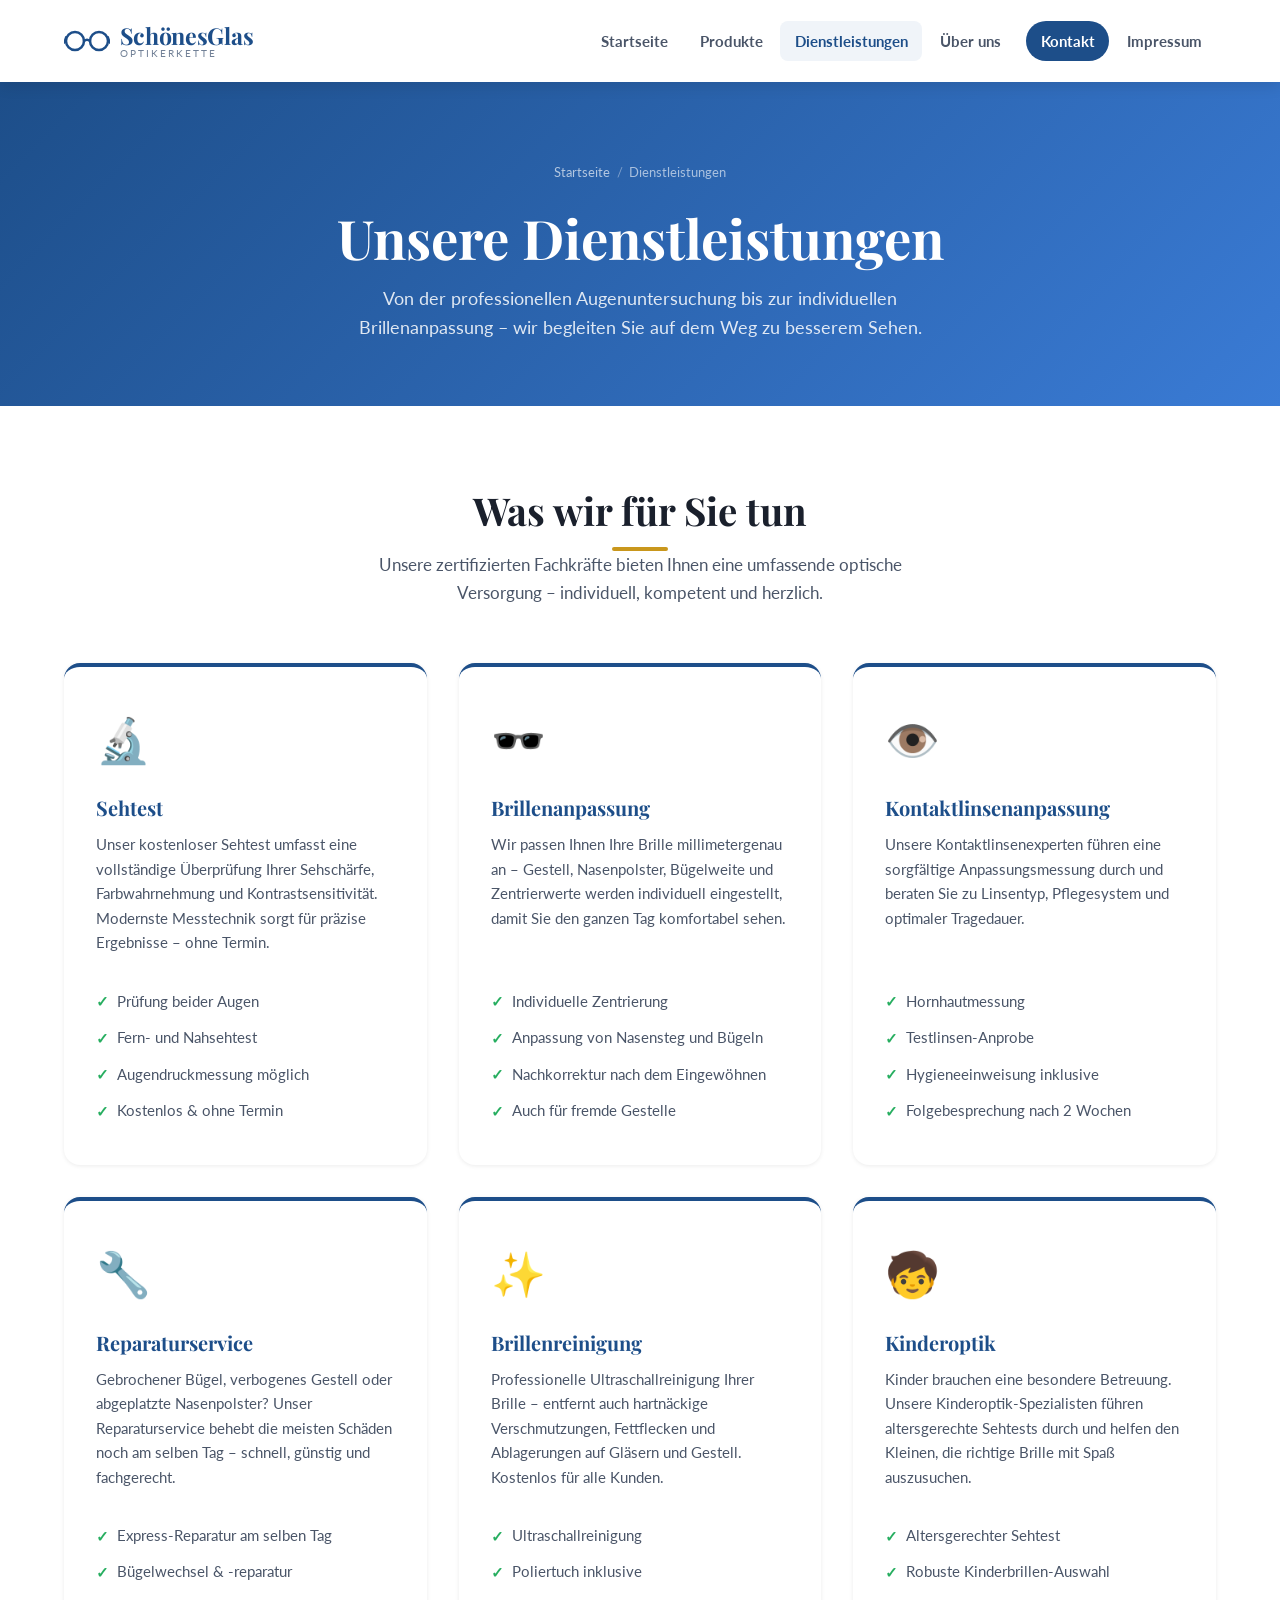
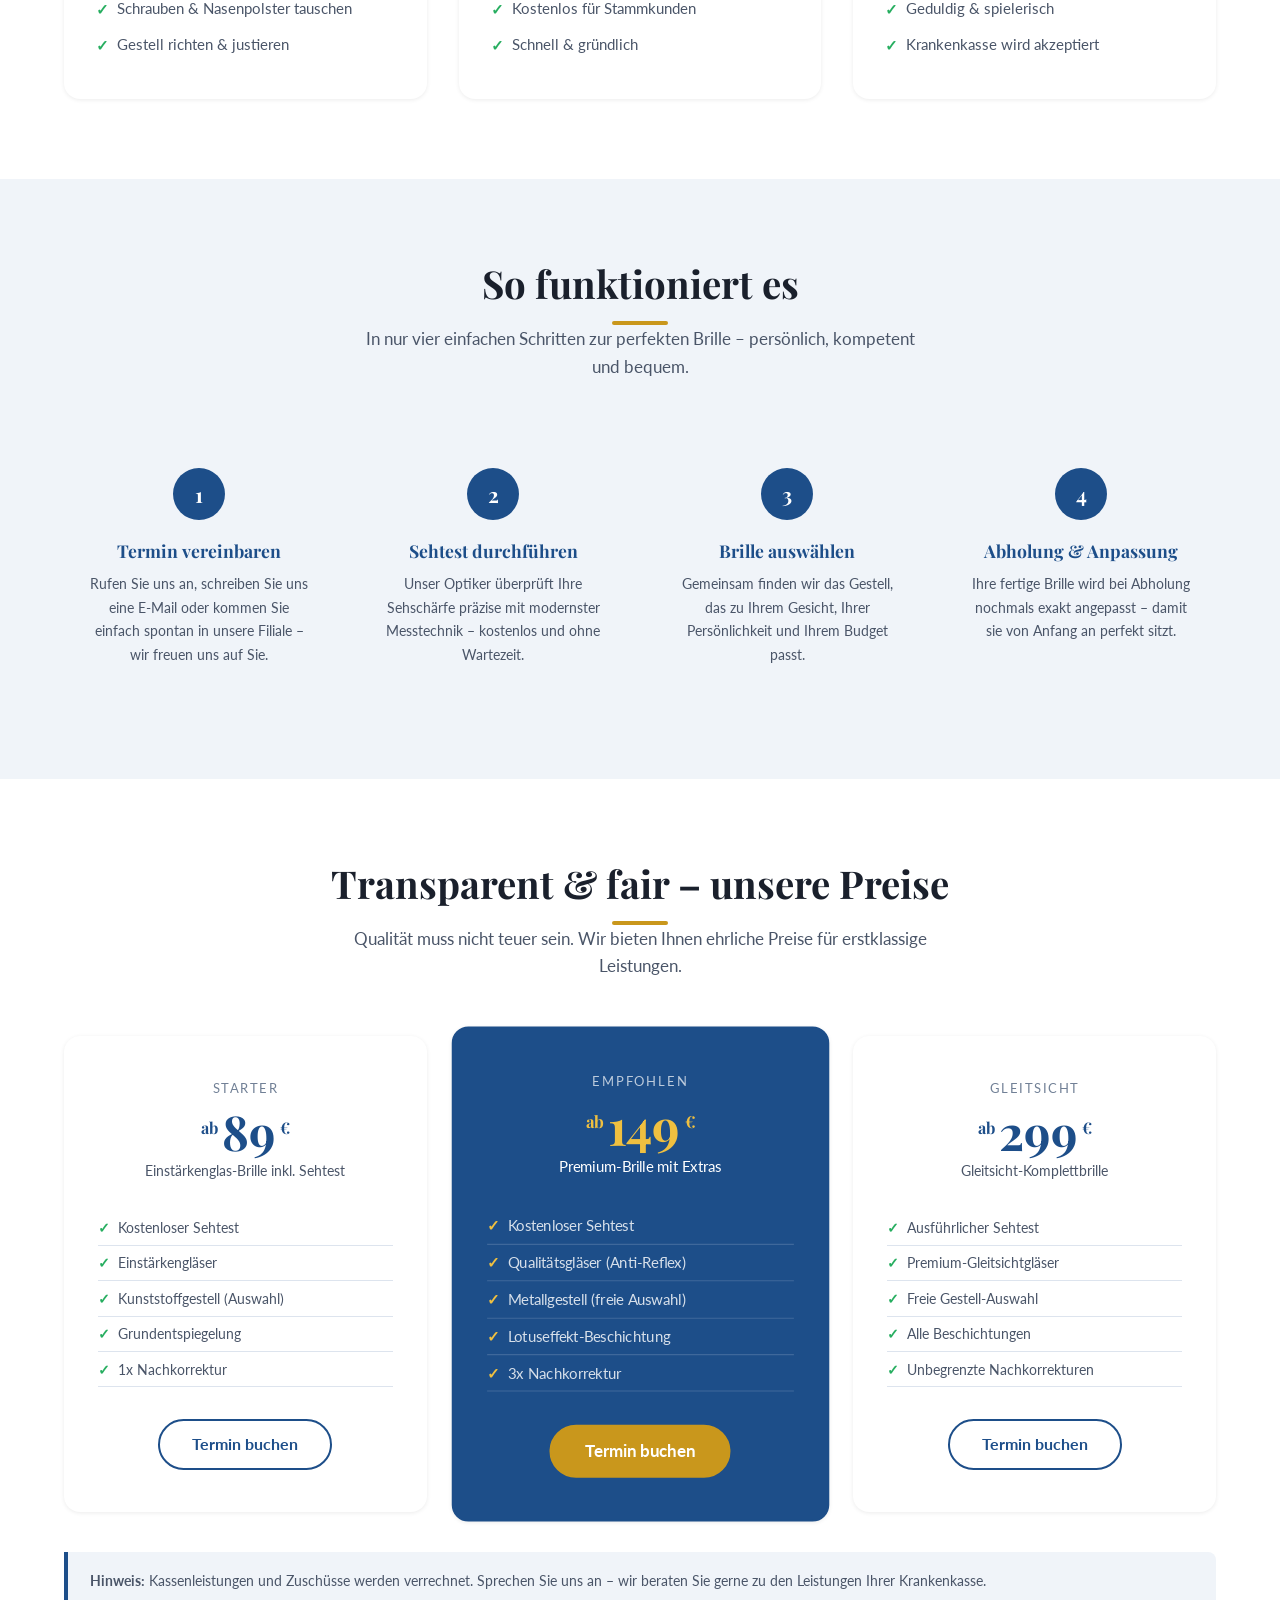
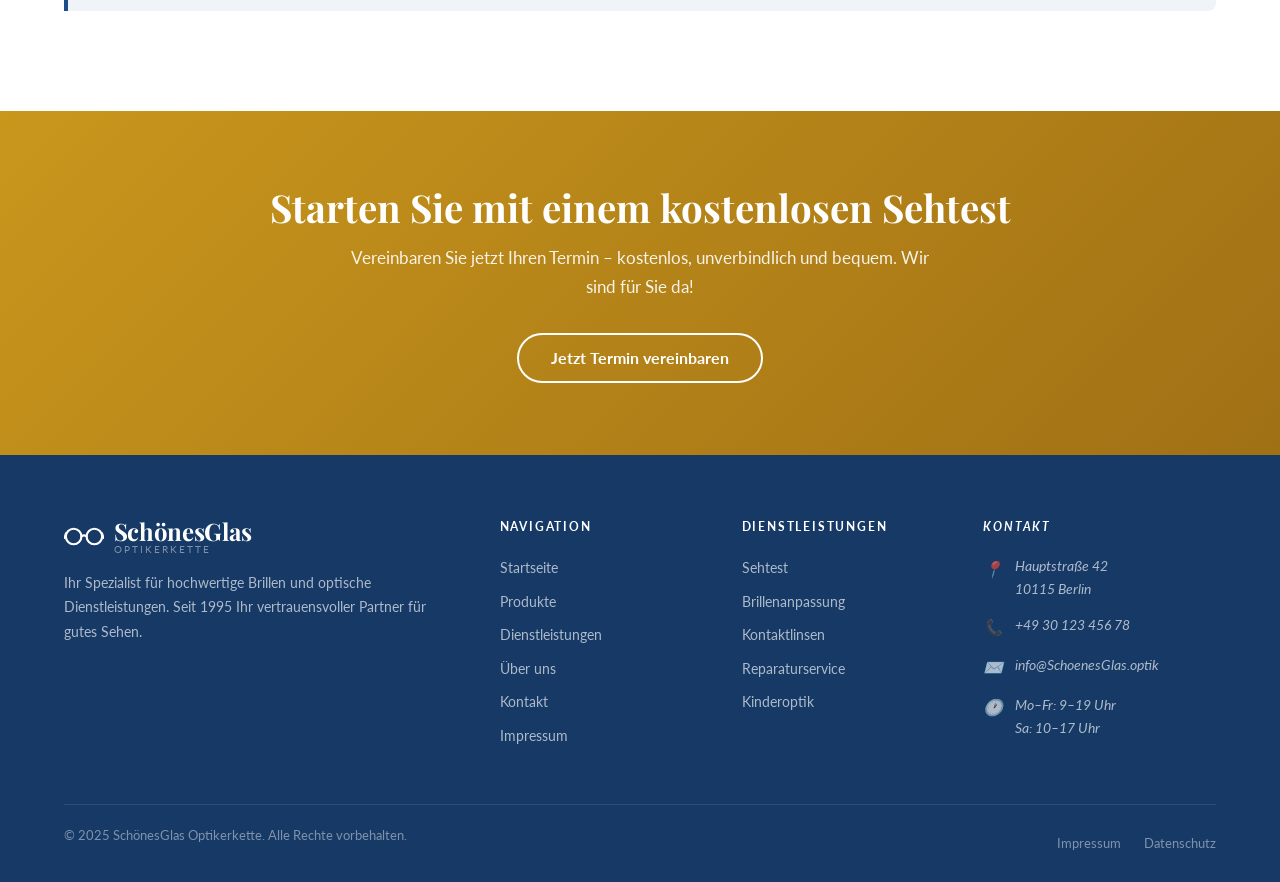
==== SchoenesGlas/dienstleistungen.html @ c6098375 "html css 0.0.1" ====
<!DOCTYPE html>
<html lang="de">
<head>
  <meta charset="UTF-8">
  <meta name="viewport" content="width=device-width, initial-scale=1.0">
  <meta name="description" content="SchönesGlas Dienstleistungen – Sehtest, Brillenanpassung, Kontaktlinsenanpassung, Reparaturservice und Kinderoptik. Professionelle optische Versorgung.">
  <title>Dienstleistungen – SchönesGlas Optikerkette</title>
  <link rel="stylesheet" href="css/style.css">
</head>
<body>

  <!-- ===== HEADER ===== -->
  <header class="site-header">
    <div class="header-inner">
      <a href="index.html" class="logo" aria-label="SchönesGlas – Zur Startseite">
        <span class="logo-icon">
          <svg width="46" height="22" viewBox="0 0 46 22" fill="none" xmlns="http://www.w3.org/2000/svg" aria-hidden="true">
            <circle cx="11" cy="11" r="9" stroke="currentColor" stroke-width="2.5" fill="none"/>
            <circle cx="35" cy="11" r="9" stroke="currentColor" stroke-width="2.5" fill="none"/>
            <path d="M20 11 Q23 8.5 26 11" stroke="currentColor" stroke-width="2.5" fill="none" stroke-linecap="round"/>
            <line x1="2" y1="7" x2="0" y2="13" stroke="currentColor" stroke-width="2" stroke-linecap="round"/>
            <line x1="44" y1="7" x2="46" y2="13" stroke="currentColor" stroke-width="2" stroke-linecap="round"/>
          </svg>
        </span>
        <div class="logo-text">
          <span class="logo-name">SchönesGlas</span>
          <span class="logo-tagline">Optikerkette</span>
        </div>
      </a>

      <input type="checkbox" id="nav-toggle" class="nav-toggle-checkbox" aria-hidden="true">

      <nav class="main-nav" role="navigation" aria-label="Hauptnavigation">
        <a href="index.html"             class="nav-link">Startseite</a>
        <a href="produkte.html"          class="nav-link">Produkte</a>
        <a href="dienstleistungen.html"  class="nav-link active">Dienstleistungen</a>
        <a href="ueber-uns.html"         class="nav-link">Über uns</a>
        <a href="kontakt.html"           class="nav-link nav-cta">Kontakt</a>
        <a href="impressum.html"         class="nav-link">Impressum</a>
      </nav>

      <label for="nav-toggle" class="nav-toggle" aria-label="Navigation öffnen">
        <span></span><span></span><span></span>
      </label>
    </div>
  </header>

  <!-- ===== MAIN CONTENT ===== -->
  <main>

    <!-- PAGE HERO -->
    <section class="page-hero" aria-labelledby="page-title">
      <div class="container">
        <nav class="breadcrumb" aria-label="Brotkrumennavigation">
          <a href="index.html">Startseite</a>
          <span class="sep" aria-hidden="true">/</span>
          <span aria-current="page">Dienstleistungen</span>
        </nav>
        <h1 id="page-title">Unsere Dienstleistungen</h1>
        <p>Von der professionellen Augenuntersuchung bis zur individuellen Brillenanpassung – wir begleiten Sie auf dem Weg zu besserem Sehen.</p>
      </div>
    </section>

    <!-- SERVICES GRID -->
    <section class="section" aria-labelledby="services-heading">
      <div class="container">
        <div class="section-header">
          <h2 id="services-heading">Was wir für Sie tun</h2>
          <div class="divider"></div>
          <p>Unsere zertifizierten Fachkräfte bieten Ihnen eine umfassende optische Versorgung – individuell, kompetent und herzlich.</p>
        </div>
        <div class="card-grid">
          <article class="service-card">
            <span class="service-icon" aria-hidden="true">🔬</span>
            <h3>Sehtest</h3>
            <p>Unser kostenloser Sehtest umfasst eine vollständige Überprüfung Ihrer Sehschärfe, Farbwahrnehmung und Kontrastsensitivität. Modernste Messtechnik sorgt für präzise Ergebnisse – ohne Termin.</p>
            <ul class="feature-list">
              <li>Prüfung beider Augen</li>
              <li>Fern- und Nahsehtest</li>
              <li>Augendruckmessung möglich</li>
              <li>Kostenlos &amp; ohne Termin</li>
            </ul>
          </article>
          <article class="service-card">
            <span class="service-icon" aria-hidden="true">🕶️</span>
            <h3>Brillenanpassung</h3>
            <p>Wir passen Ihnen Ihre Brille millimetergenau an – Gestell, Nasenpolster, Bügelweite und Zentrierwerte werden individuell eingestellt, damit Sie den ganzen Tag komfortabel sehen.</p>
            <ul class="feature-list">
              <li>Individuelle Zentrierung</li>
              <li>Anpassung von Nasensteg und Bügeln</li>
              <li>Nachkorrektur nach dem Eingewöhnen</li>
              <li>Auch für fremde Gestelle</li>
            </ul>
          </article>
          <article class="service-card">
            <span class="service-icon" aria-hidden="true">👁️</span>
            <h3>Kontaktlinsenanpassung</h3>
            <p>Unsere Kontaktlinsenexperten führen eine sorgfältige Anpassungsmessung durch und beraten Sie zu Linsentyp, Pflegesystem und optimaler Tragedauer.</p>
            <ul class="feature-list">
              <li>Hornhautmessung</li>
              <li>Testlinsen-Anprobe</li>
              <li>Hygieneeinweisung inklusive</li>
              <li>Folgebesprechung nach 2 Wochen</li>
            </ul>
          </article>
          <article class="service-card">
            <span class="service-icon" aria-hidden="true">🔧</span>
            <h3>Reparaturservice</h3>
            <p>Gebrochener Bügel, verbogenes Gestell oder abgeplatzte Nasenpolster? Unser Reparaturservice behebt die meisten Schäden noch am selben Tag – schnell, günstig und fachgerecht.</p>
            <ul class="feature-list">
              <li>Express-Reparatur am selben Tag</li>
              <li>Bügelwechsel &amp; -reparatur</li>
              <li>Schrauben &amp; Nasenpolster tauschen</li>
              <li>Gestell richten &amp; justieren</li>
            </ul>
          </article>
          <article class="service-card">
            <span class="service-icon" aria-hidden="true">✨</span>
            <h3>Brillenreinigung</h3>
            <p>Professionelle Ultraschallreinigung Ihrer Brille – entfernt auch hartnäckige Verschmutzungen, Fettflecken und Ablagerungen auf Gläsern und Gestell. Kostenlos für alle Kunden.</p>
            <ul class="feature-list">
              <li>Ultraschallreinigung</li>
              <li>Poliertuch inklusive</li>
              <li>Kostenlos für Stammkunden</li>
              <li>Schnell &amp; gründlich</li>
            </ul>
          </article>
          <article class="service-card">
            <span class="service-icon" aria-hidden="true">🧒</span>
            <h3>Kinderoptik</h3>
            <p>Kinder brauchen eine besondere Betreuung. Unsere Kinderoptik-Spezialisten führen altersgerechte Sehtests durch und helfen den Kleinen, die richtige Brille mit Spaß auszusuchen.</p>
            <ul class="feature-list">
              <li>Altersgerechter Sehtest</li>
              <li>Robuste Kinderbrillen-Auswahl</li>
              <li>Geduldig &amp; spielerisch</li>
              <li>Krankenkasse wird akzeptiert</li>
            </ul>
          </article>
        </div>
      </div>
    </section>

    <!-- HOW IT WORKS -->
    <section class="section section-alt" aria-labelledby="process-heading">
      <div class="container">
        <div class="section-header">
          <h2 id="process-heading">So funktioniert es</h2>
          <div class="divider"></div>
          <p>In nur vier einfachen Schritten zur perfekten Brille – persönlich, kompetent und bequem.</p>
        </div>
        <div class="process-grid">
          <div class="process-step">
            <h3>Termin vereinbaren</h3>
            <p>Rufen Sie uns an, schreiben Sie uns eine E-Mail oder kommen Sie einfach spontan in unsere Filiale – wir freuen uns auf Sie.</p>
          </div>
          <div class="process-step">
            <h3>Sehtest durchführen</h3>
            <p>Unser Optiker überprüft Ihre Sehschärfe präzise mit modernster Messtechnik – kostenlos und ohne Wartezeit.</p>
          </div>
          <div class="process-step">
            <h3>Brille auswählen</h3>
            <p>Gemeinsam finden wir das Gestell, das zu Ihrem Gesicht, Ihrer Persönlichkeit und Ihrem Budget passt.</p>
          </div>
          <div class="process-step">
            <h3>Abholung &amp; Anpassung</h3>
            <p>Ihre fertige Brille wird bei Abholung nochmals exakt angepasst – damit sie von Anfang an perfekt sitzt.</p>
          </div>
        </div>
      </div>
    </section>

    <!-- PRICING -->
    <section class="section" aria-labelledby="pricing-heading">
      <div class="container">
        <div class="section-header">
          <h2 id="pricing-heading">Transparent &amp; fair – unsere Preise</h2>
          <div class="divider"></div>
          <p>Qualität muss nicht teuer sein. Wir bieten Ihnen ehrliche Preise für erstklassige Leistungen.</p>
        </div>
        <div class="pricing-grid">
          <div class="pricing-card">
            <p class="pricing-name">Starter</p>
            <div class="pricing-price"><small>ab </small>89<small> €</small></div>
            <p class="pricing-desc">Einstärkenglas-Brille inkl. Sehtest</p>
            <ul class="pricing-features">
              <li>Kostenloser Sehtest</li>
              <li>Einstärkengläser</li>
              <li>Kunststoffgestell (Auswahl)</li>
              <li>Grundentspiegelung</li>
              <li>1x Nachkorrektur</li>
            </ul>
            <a href="kontakt.html" class="btn btn-outline">Termin buchen</a>
          </div>
          <div class="pricing-card featured">
            <p class="pricing-name">Empfohlen</p>
            <div class="pricing-price"><small>ab </small>149<small> €</small></div>
            <p class="pricing-desc">Premium-Brille mit Extras</p>
            <ul class="pricing-features">
              <li>Kostenloser Sehtest</li>
              <li>Qualitätsgläser (Anti-Reflex)</li>
              <li>Metallgestell (freie Auswahl)</li>
              <li>Lotuseffekt-Beschichtung</li>
              <li>3x Nachkorrektur</li>
            </ul>
            <a href="kontakt.html" class="btn btn-accent">Termin buchen</a>
          </div>
          <div class="pricing-card">
            <p class="pricing-name">Gleitsicht</p>
            <div class="pricing-price"><small>ab </small>299<small> €</small></div>
            <p class="pricing-desc">Gleitsicht-Komplettbrille</p>
            <ul class="pricing-features">
              <li>Ausführlicher Sehtest</li>
              <li>Premium-Gleitsichtgläser</li>
              <li>Freie Gestell-Auswahl</li>
              <li>Alle Beschichtungen</li>
              <li>Unbegrenzte Nachkorrekturen</li>
            </ul>
            <a href="kontakt.html" class="btn btn-outline">Termin buchen</a>
          </div>
        </div>
        <div class="info-box" style="margin-top:2.5rem">
          <p><strong>Hinweis:</strong> Kassenleistungen und Zuschüsse werden verrechnet. Sprechen Sie uns an – wir beraten Sie gerne zu den Leistungen Ihrer Krankenkasse.</p>
        </div>
      </div>
    </section>

    <!-- CTA BANNER -->
    <section class="cta-banner" aria-label="Termin vereinbaren">
      <div class="container">
        <h2>Starten Sie mit einem kostenlosen Sehtest</h2>
        <p>Vereinbaren Sie jetzt Ihren Termin – kostenlos, unverbindlich und bequem. Wir sind für Sie da!</p>
        <a href="kontakt.html" class="btn btn-secondary">Jetzt Termin vereinbaren</a>
      </div>
    </section>

  </main>

  <!-- ===== FOOTER ===== -->
  <footer class="site-footer">
    <div class="container">
      <div class="footer-grid">
        <div class="footer-brand">
          <a href="index.html" class="logo" aria-label="SchönesGlas">
            <span class="logo-icon">
              <svg width="40" height="19" viewBox="0 0 46 22" fill="none" xmlns="http://www.w3.org/2000/svg" aria-hidden="true">
                <circle cx="11" cy="11" r="9" stroke="white" stroke-width="2.5" fill="none"/>
                <circle cx="35" cy="11" r="9" stroke="white" stroke-width="2.5" fill="none"/>
                <path d="M20 11 Q23 8.5 26 11" stroke="white" stroke-width="2.5" fill="none" stroke-linecap="round"/>
                <line x1="2" y1="7" x2="0" y2="13" stroke="white" stroke-width="2" stroke-linecap="round"/>
                <line x1="44" y1="7" x2="46" y2="13" stroke="white" stroke-width="2" stroke-linecap="round"/>
              </svg>
            </span>
            <div class="logo-text">
              <span class="logo-name">SchönesGlas</span>
              <span class="logo-tagline">Optikerkette</span>
            </div>
          </a>
          <p>Ihr Spezialist für hochwertige Brillen und optische Dienstleistungen. Seit 1995 Ihr vertrauensvoller Partner für gutes Sehen.</p>
        </div>
        <nav class="footer-col" aria-label="Footer-Navigation">
          <h4>Navigation</h4>
          <ul>
            <li><a href="index.html">Startseite</a></li>
            <li><a href="produkte.html">Produkte</a></li>
            <li><a href="dienstleistungen.html">Dienstleistungen</a></li>
            <li><a href="ueber-uns.html">Über uns</a></li>
            <li><a href="kontakt.html">Kontakt</a></li>
            <li><a href="impressum.html">Impressum</a></li>
          </ul>
        </nav>
        <div class="footer-col">
          <h4>Dienstleistungen</h4>
          <ul>
            <li><a href="dienstleistungen.html">Sehtest</a></li>
            <li><a href="dienstleistungen.html">Brillenanpassung</a></li>
            <li><a href="dienstleistungen.html">Kontaktlinsen</a></li>
            <li><a href="dienstleistungen.html">Reparaturservice</a></li>
            <li><a href="dienstleistungen.html">Kinderoptik</a></li>
          </ul>
        </div>
        <address class="footer-col">
          <h4>Kontakt</h4>
          <div class="footer-contact-item">
            <span class="icon" aria-hidden="true">📍</span>
            <span>Hauptstraße 42<br>10115 Berlin</span>
          </div>
          <div class="footer-contact-item">
            <span class="icon" aria-hidden="true">📞</span>
            <a href="tel:+493012345678">+49 30 123 456 78</a>
          </div>
          <div class="footer-contact-item">
            <span class="icon" aria-hidden="true">✉️</span>
            <a href="mailto:info@SchoenesGlas.optik">info@SchoenesGlas.optik</a>
          </div>
          <div class="footer-contact-item">
            <span class="icon" aria-hidden="true">🕐</span>
            <span>Mo–Fr: 9–19 Uhr<br>Sa: 10–17 Uhr</span>
          </div>
        </address>
      </div>
      <div class="footer-bottom">
        <p>&copy; 2025 SchönesGlas Optikerkette. Alle Rechte vorbehalten.</p>
        <div>
          <a href="impressum.html">Impressum</a>
          <a href="impressum.html#datenschutz">Datenschutz</a>
        </div>
      </div>
    </div>
  </footer>

</body>
</html>
---- SchoenesGlas/css/style.css ----
/* ============================================================
   SchönesGlas – Hauptstylesheet
   Optikerkette | Modernes, professionelles Design
   ============================================================ */

/* --- Google Fonts --- */
@import url('https://fonts.googleapis.com/css2?family=Lato:wght@300;400;700;900&family=Playfair+Display:ital,wght@0,400;0,600;0,700;1,400&display=swap');

/* --- CSS Custom Properties --- */
:root {
  --color-primary:       #1d4e89;
  --color-primary-dark:  #163966;
  --color-primary-light: #2a6fbe;
  --color-secondary:     #3a7bd5;
  --color-accent:        #c9971c;
  --color-accent-light:  #f0c040;

  --color-text-dark:     #1a202c;
  --color-text-medium:   #4a5568;
  --color-text-light:    #718096;

  --color-bg-white:      #ffffff;
  --color-bg-light:      #f0f4f9;
  --color-bg-medium:     #dde4ee;
  --color-border:        #cbd5e0;

  --color-success:       #27ae60;
  --color-error:         #e74c3c;

  --font-heading:  'Playfair Display', Georgia, serif;
  --font-body:     'Lato', 'Segoe UI', Tahoma, sans-serif;

  --shadow-sm:  0 1px 4px rgba(0, 0, 0, 0.08);
  --shadow-md:  0 4px 14px rgba(0, 0, 0, 0.10);
  --shadow-lg:  0 10px 32px rgba(0, 0, 0, 0.14);

  --radius:      8px;
  --radius-lg:  16px;
  --radius-full: 9999px;
  --transition:  0.28s ease;

  --max-width:      1200px;
  --header-height:   82px;
}

/* ============================================================
   RESET & BASE
   ============================================================ */
*, *::before, *::after { box-sizing: border-box; margin: 0; padding: 0; }

html { scroll-behavior: smooth; }

body {
  font-family: var(--font-body);
  font-size: 16px;
  line-height: 1.65;
  color: var(--color-text-dark);
  background: var(--color-bg-white);
}

img { max-width: 100%; height: auto; display: block; }

a {
  color: var(--color-primary);
  text-decoration: none;
  transition: color var(--transition);
}
a:hover { color: var(--color-secondary); }

ul { list-style: none; }

/* ============================================================
   TYPOGRAPHY
   ============================================================ */
h1, h2, h3, h4, h5 {
  font-family: var(--font-heading);
  line-height: 1.25;
  color: var(--color-text-dark);
}
h1 { font-size: clamp(2rem, 5vw, 3.4rem); }
h2 { font-size: clamp(1.6rem, 3vw, 2.4rem); }
h3 { font-size: clamp(1.15rem, 2vw, 1.55rem); }
h4 { font-size: 1.1rem; }

p { margin-bottom: 1rem; }
p:last-child { margin-bottom: 0; }

/* ============================================================
   LAYOUT UTILITIES
   ============================================================ */
.container {
  max-width: var(--max-width);
  margin: 0 auto;
  padding: 0 1.5rem;
}

.section         { padding: 5rem 0; }
.section-sm      { padding: 3rem 0; }
.section-alt     { background: var(--color-bg-light); }
.section-dark    { background: var(--color-primary-dark); color: white; }
.section-dark h2,
.section-dark h3,
.section-dark p  { color: white; }

.section-header {
  text-align: center;
  margin-bottom: 3.5rem;
}
.section-header h2 { margin-bottom: 0.75rem; }
.section-header p {
  color: var(--color-text-medium);
  font-size: 1.05rem;
  max-width: 580px;
  margin: 0 auto;
}
.section-dark .section-header p { color: rgba(255,255,255,0.80); }

/* ============================================================
   BUTTONS
   ============================================================ */
.btn {
  display: inline-block;
  padding: 0.75rem 2rem;
  border-radius: var(--radius-full);
  font-family: var(--font-body);
  font-size: 1rem;
  font-weight: 700;
  cursor: pointer;
  transition: all var(--transition);
  border: 2px solid transparent;
  text-align: center;
  line-height: 1.4;
}

.btn-primary {
  background: var(--color-primary);
  color: white;
  border-color: var(--color-primary);
}
.btn-primary:hover {
  background: var(--color-primary-dark);
  border-color: var(--color-primary-dark);
  color: white;
  transform: translateY(-2px);
  box-shadow: var(--shadow-md);
}

.btn-secondary {
  background: transparent;
  color: white;
  border-color: white;
}
.btn-secondary:hover {
  background: white;
  color: var(--color-primary);
  transform: translateY(-2px);
}

.btn-accent {
  background: var(--color-accent);
  color: white;
  border-color: var(--color-accent);
}
.btn-accent:hover {
  background: #a87c14;
  border-color: #a87c14;
  color: white;
  transform: translateY(-2px);
}

.btn-outline {
  background: transparent;
  color: var(--color-primary);
  border-color: var(--color-primary);
}
.btn-outline:hover {
  background: var(--color-primary);
  color: white;
  transform: translateY(-2px);
}

/* ============================================================
   HEADER & NAVIGATION
   ============================================================ */
.site-header {
  position: sticky;
  top: 0;
  z-index: 1000;
  background: var(--color-bg-white);
  box-shadow: var(--shadow-md);
  height: var(--header-height);
}

.header-inner {
  display: flex;
  align-items: center;
  justify-content: space-between;
  height: 100%;
  max-width: var(--max-width);
  margin: 0 auto;
  padding: 0 1.5rem;
  gap: 1rem;
}

/* Logo */
.logo {
  display: flex;
  align-items: center;
  gap: 0.6rem;
  text-decoration: none;
  flex-shrink: 0;
  color: var(--color-primary);
}
.logo-icon { display: flex; align-items: center; }
.logo-text  { display: flex; flex-direction: column; line-height: 1; }
.logo-name  {
  font-family: var(--font-heading);
  font-size: 1.45rem;
  font-weight: 700;
  color: var(--color-primary);
  letter-spacing: -0.3px;
}
.logo-tagline {
  font-size: 0.6rem;
  color: var(--color-text-light);
  letter-spacing: 2px;
  text-transform: uppercase;
  margin-top: 2px;
}
.logo:hover .logo-name { color: var(--color-primary-dark); }

/* Main Nav */
.main-nav {
  display: flex;
  align-items: center;
  gap: 0.2rem;
}

.nav-link {
  padding: 0.5rem 0.9rem;
  border-radius: var(--radius);
  font-size: 0.92rem;
  font-weight: 700;
  color: var(--color-text-medium);
  transition: all var(--transition);
  white-space: nowrap;
}
.nav-link:hover,
.nav-link.active {
  color: var(--color-primary);
  background: var(--color-bg-light);
}

.nav-link.nav-cta {
  background: var(--color-primary);
  color: white;
  margin-left: 0.5rem;
  border-radius: var(--radius-full);
}
.nav-link.nav-cta:hover,
.nav-link.nav-cta.active {
  background: var(--color-primary-dark);
  color: white;
}

/* Hamburger toggle (CSS-only checkbox hack) */
.nav-toggle-checkbox { display: none; }
.nav-toggle { display: none; }

/* ============================================================
   FOOTER
   ============================================================ */
.site-footer {
  background: var(--color-primary-dark);
  color: rgba(255,255,255,0.78);
  padding: 4rem 0 0;
}

.footer-grid {
  display: grid;
  grid-template-columns: 2fr 1fr 1fr 1.2fr;
  gap: 3rem;
  margin-bottom: 3rem;
}

.footer-brand .logo { color: white; }
.footer-brand .logo-name    { color: white; font-size: 1.5rem; }
.footer-brand .logo-tagline { color: rgba(255,255,255,0.45); }
.footer-brand p {
  margin-top: 1rem;
  font-size: 0.88rem;
  line-height: 1.75;
  color: rgba(255,255,255,0.65);
}

.footer-col h4 {
  color: white;
  font-family: var(--font-body);
  font-size: 0.75rem;
  letter-spacing: 1.8px;
  text-transform: uppercase;
  margin-bottom: 1.25rem;
}
.footer-col ul li { margin-bottom: 0.45rem; }
.footer-col ul li a {
  color: rgba(255,255,255,0.65);
  font-size: 0.9rem;
  transition: color var(--transition);
}
.footer-col ul li a:hover { color: white; }

.footer-contact-item {
  display: flex;
  align-items: flex-start;
  gap: 0.7rem;
  margin-bottom: 0.75rem;
  font-size: 0.88rem;
  color: rgba(255,255,255,0.65);
}
.footer-contact-item .icon { font-size: 1rem; margin-top: 0.1rem; flex-shrink: 0; }
.footer-contact-item a { color: rgba(255,255,255,0.65); }
.footer-contact-item a:hover { color: white; }

.footer-bottom {
  border-top: 1px solid rgba(255,255,255,0.1);
  padding: 1.25rem 0;
  display: flex;
  justify-content: space-between;
  align-items: center;
  font-size: 0.82rem;
  color: rgba(255,255,255,0.45);
}
.footer-bottom a { color: rgba(255,255,255,0.45); margin-left: 1.25rem; }
.footer-bottom a:hover { color: white; }

/* ============================================================
   PAGE HERO (inner pages)
   ============================================================ */
.page-hero {
  background: linear-gradient(135deg, var(--color-primary) 0%, var(--color-secondary) 100%);
  padding: 5rem 0 4rem;
  text-align: center;
  color: white;
}
.page-hero h1 { color: white; margin-bottom: 0.75rem; }
.page-hero p  {
  color: rgba(255,255,255,0.85);
  font-size: 1.1rem;
  max-width: 580px;
  margin: 0 auto;
}

.breadcrumb {
  display: flex;
  justify-content: center;
  gap: 0.4rem;
  font-size: 0.82rem;
  color: rgba(255,255,255,0.6);
  margin-bottom: 1.25rem;
}
.breadcrumb a { color: rgba(255,255,255,0.65); }
.breadcrumb a:hover { color: white; }
.breadcrumb .sep { color: rgba(255,255,255,0.4); }

/* ============================================================
   CARDS
   ============================================================ */
.card-grid   { display: grid; grid-template-columns: repeat(auto-fit, minmax(270px, 1fr)); gap: 2rem; }
.card-grid-4 { grid-template-columns: repeat(auto-fit, minmax(240px, 1fr)); }

.card {
  background: white;
  border-radius: var(--radius-lg);
  overflow: hidden;
  box-shadow: var(--shadow-sm);
  transition: all var(--transition);
}
.card:hover {
  transform: translateY(-6px);
  box-shadow: var(--shadow-lg);
}

.card-image {
  height: 210px;
  background: linear-gradient(135deg, var(--color-primary) 0%, var(--color-secondary) 100%);
  display: flex;
  align-items: center;
  justify-content: center;
  font-size: 4.5rem;
  position: relative;
}
.card-header-row {
  position: absolute;
  top: 1rem;
  right: 1rem;
  display: flex;
  gap: 0.4rem;
}
.card-body   { padding: 1.6rem 1.75rem; }
.card-body h3 { margin-bottom: 0.6rem; color: var(--color-primary); }
.card-body p  { color: var(--color-text-medium); font-size: 0.93rem; }
.card-price  {
  display: inline-block;
  margin-top: 1rem;
  font-weight: 900;
  font-size: 1.1rem;
  color: var(--color-accent);
}
.card-price small { font-size: 0.75rem; font-weight: 400; color: var(--color-text-light); }

/* ============================================================
   SERVICE CARDS
   ============================================================ */
.service-card {
  display: flex;
  flex-direction: column;
  background: white;
  border-radius: var(--radius-lg);
  padding: 2.25rem 2rem;
  box-shadow: var(--shadow-sm);
  transition: all var(--transition);
  border-top: 4px solid var(--color-primary);
}
.service-card:hover {
  transform: translateY(-6px);
  box-shadow: var(--shadow-lg);
  border-top-color: var(--color-accent);
}
.service-icon  { font-size: 2.75rem; margin-bottom: 1.25rem; display: block; }
.service-card h3 { margin-bottom: 0.75rem; color: var(--color-primary); font-size: 1.25rem; }
.service-card p  { color: var(--color-text-medium); flex-grow: 1; font-size: 0.93rem; }

/* ============================================================
   BADGES / TAGS
   ============================================================ */
.badge {
  display: inline-block;
  padding: 0.2rem 0.65rem;
  border-radius: var(--radius-full);
  font-size: 0.72rem;
  font-weight: 700;
  text-transform: uppercase;
  letter-spacing: 0.5px;
}
.badge-new     { background: var(--color-accent);  color: white; }
.badge-popular { background: var(--color-primary); color: white; }
.badge-sale    { background: var(--color-error);   color: white; }

/* ============================================================
   FEATURE LIST (checkmarks)
   ============================================================ */
.feature-list { list-style: none; margin-top: 0.75rem; }
.feature-list li {
  padding: 0.35rem 0;
  color: var(--color-text-medium);
  font-size: 0.93rem;
  display: flex;
  align-items: flex-start;
  gap: 0.5rem;
}
.feature-list li::before {
  content: '✓';
  color: var(--color-success);
  font-weight: 700;
  flex-shrink: 0;
  margin-top: 0.05rem;
}

/* ============================================================
   DIVIDER
   ============================================================ */
.divider {
  width: 56px; height: 4px;
  background: var(--color-accent);
  border-radius: 2px;
  margin: 0.85rem auto 0;
}
.divider-left { margin-left: 0; }

/* ============================================================
   STATS
   ============================================================ */
.stats-grid {
  display: grid;
  grid-template-columns: repeat(4, 1fr);
  gap: 2rem;
  text-align: center;
}
.stat-item h3 {
  font-size: 2.8rem;
  font-family: var(--font-heading);
  color: var(--color-accent-light);
  margin-bottom: 0.25rem;
}
.stat-item p { color: rgba(255,255,255,0.80); font-size: 0.93rem; }

/* ============================================================
   TEAM
   ============================================================ */
.team-grid {
  display: grid;
  grid-template-columns: repeat(auto-fit, minmax(240px, 1fr));
  gap: 2rem;
}
.team-card {
  text-align: center;
  padding: 2.25rem 1.75rem;
  background: white;
  border-radius: var(--radius-lg);
  box-shadow: var(--shadow-sm);
  transition: all var(--transition);
}
.team-card:hover { transform: translateY(-4px); box-shadow: var(--shadow-md); }
.team-avatar {
  width: 90px; height: 90px;
  border-radius: 50%;
  margin: 0 auto 1.2rem;
  display: flex;
  align-items: center;
  justify-content: center;
  font-size: 2.2rem;
  font-weight: 700;
  color: white;
  font-family: var(--font-heading);
}
.team-card h3  { font-size: 1.15rem; margin-bottom: 0.2rem; color: var(--color-primary); }
.team-role     {
  color: var(--color-accent);
  font-size: 0.8rem;
  font-weight: 700;
  text-transform: uppercase;
  letter-spacing: 0.6px;
  margin-bottom: 0.9rem;
}
.team-card p { color: var(--color-text-medium); font-size: 0.88rem; }

/* ============================================================
   TESTIMONIALS
   ============================================================ */
.testimonial-grid {
  display: grid;
  grid-template-columns: repeat(auto-fit, minmax(290px, 1fr));
  gap: 2rem;
}
.testimonial-card {
  background: white;
  border-radius: var(--radius-lg);
  padding: 2rem;
  box-shadow: var(--shadow-sm);
  position: relative;
}
.testimonial-card::before {
  content: '"';
  font-family: var(--font-heading);
  font-size: 7rem;
  color: var(--color-bg-medium);
  position: absolute;
  top: -5px; left: 18px;
  line-height: 1;
  z-index: 0;
}
.testimonial-text {
  color: var(--color-text-medium);
  font-style: italic;
  margin-bottom: 1.5rem;
  position: relative;
  z-index: 1;
  line-height: 1.7;
}
.testimonial-author { display: flex; align-items: center; gap: 0.9rem; }
.testimonial-avatar {
  width: 46px; height: 46px;
  border-radius: 50%;
  background: var(--color-primary);
  display: flex;
  align-items: center;
  justify-content: center;
  color: white;
  font-weight: 700;
  font-size: 1rem;
  flex-shrink: 0;
}
.testimonial-name  { font-weight: 700; color: var(--color-text-dark); font-size: 0.93rem; }
.testimonial-stars { color: var(--color-accent); font-size: 0.82rem; }

/* ============================================================
   VALUES (Über uns)
   ============================================================ */
.value-grid {
  display: grid;
  grid-template-columns: repeat(auto-fit, minmax(210px, 1fr));
  gap: 2rem;
}
.value-card  { text-align: center; padding: 2rem 1.5rem; }
.value-icon  { font-size: 2.75rem; margin-bottom: 0.85rem; display: block; }
.value-card h3 { margin-bottom: 0.6rem; color: var(--color-primary); font-size: 1.15rem; }
.value-card p  { color: var(--color-text-medium); font-size: 0.93rem; }

/* ============================================================
   ABOUT GRID (split layout)
   ============================================================ */
.about-grid {
  display: grid;
  grid-template-columns: 1fr 1fr;
  gap: 5rem;
  align-items: center;
}
.about-visual {
  border-radius: var(--radius-lg);
  height: 440px;
  background: linear-gradient(135deg, var(--color-primary) 0%, var(--color-secondary) 100%);
  display: flex;
  align-items: center;
  justify-content: center;
  font-size: 11rem;
  box-shadow: var(--shadow-lg);
}
.about-text h2  { margin-bottom: 0.75rem; }
.about-text p   { color: var(--color-text-medium); line-height: 1.8; }

/* ============================================================
   PROCESS STEPS
   ============================================================ */
.process-grid {
  display: grid;
  grid-template-columns: repeat(auto-fit, minmax(220px, 1fr));
  gap: 1.5rem;
  counter-reset: steps;
}
.process-step {
  text-align: center;
  padding: 2rem 1.5rem;
  position: relative;
}
.process-step::before {
  counter-increment: steps;
  content: counter(steps);
  display: flex;
  align-items: center;
  justify-content: center;
  width: 52px; height: 52px;
  border-radius: 50%;
  background: var(--color-primary);
  color: white;
  font-size: 1.3rem;
  font-weight: 700;
  font-family: var(--font-heading);
  margin: 0 auto 1.25rem;
}
.process-step h3 { color: var(--color-primary); margin-bottom: 0.6rem; font-size: 1.1rem; }
.process-step p  { color: var(--color-text-medium); font-size: 0.9rem; }

/* ============================================================
   PRICING TABLE
   ============================================================ */
.pricing-grid {
  display: grid;
  grid-template-columns: repeat(auto-fit, minmax(260px, 1fr));
  gap: 2rem;
}
.pricing-card {
  background: white;
  border-radius: var(--radius-lg);
  padding: 2.5rem 2rem;
  box-shadow: var(--shadow-sm);
  text-align: center;
  border: 2px solid transparent;
  transition: all var(--transition);
}
.pricing-card:hover { border-color: var(--color-primary); box-shadow: var(--shadow-md); }
.pricing-card.featured {
  border-color: var(--color-primary);
  background: var(--color-primary);
  color: white;
  transform: scale(1.04);
}
.pricing-card.featured h3,
.pricing-card.featured p { color: white; }
.pricing-name  { font-size: 0.8rem; letter-spacing: 1.5px; text-transform: uppercase; color: var(--color-text-light); margin-bottom: 0.5rem; }
.pricing-card.featured .pricing-name { color: rgba(255,255,255,0.7); }
.pricing-price {
  font-family: var(--font-heading);
  font-size: 3rem;
  font-weight: 700;
  color: var(--color-primary);
  line-height: 1;
  margin-bottom: 0.25rem;
}
.pricing-card.featured .pricing-price { color: var(--color-accent-light); }
.pricing-price small { font-size: 1rem; vertical-align: super; }
.pricing-desc  { color: var(--color-text-medium); font-size: 0.88rem; margin-bottom: 1.75rem; }
.pricing-features { text-align: left; margin-bottom: 2rem; }
.pricing-features li {
  padding: 0.35rem 0;
  font-size: 0.88rem;
  color: var(--color-text-medium);
  border-bottom: 1px solid var(--color-bg-medium);
  display: flex;
  gap: 0.5rem;
}
.pricing-features li::before { content: '✓'; color: var(--color-success); font-weight: 700; }
.pricing-card.featured .pricing-features li { color: rgba(255,255,255,0.82); border-color: rgba(255,255,255,0.15); }
.pricing-card.featured .pricing-features li::before { color: var(--color-accent-light); }

/* ============================================================
   CTA BANNER
   ============================================================ */
.cta-banner {
  background: linear-gradient(135deg, var(--color-accent) 0%, #a07015 100%);
  padding: 4.5rem 0;
  text-align: center;
}
.cta-banner h2 { color: white; margin-bottom: 0.85rem; }
.cta-banner p  {
  color: rgba(255,255,255,0.9);
  font-size: 1.07rem;
  max-width: 580px;
  margin: 0 auto 2rem;
}

/* ============================================================
   HOME PAGE – HERO
   ============================================================ */
.hero {
  min-height: calc(100vh - var(--header-height));
  background: linear-gradient(140deg, var(--color-primary-dark) 0%, var(--color-primary) 45%, var(--color-secondary) 100%);
  display: flex;
  align-items: center;
  position: relative;
  overflow: hidden;
}
.hero::before {
  content: '';
  position: absolute;
  top: -30%; right: -8%;
  width: 620px; height: 620px;
  background: rgba(255,255,255,0.04);
  border-radius: 50%;
  pointer-events: none;
}
.hero::after {
  content: '';
  position: absolute;
  bottom: -25%; left: -4%;
  width: 440px; height: 440px;
  background: rgba(255,255,255,0.03);
  border-radius: 50%;
  pointer-events: none;
}
.hero-content {
  position: relative;
  z-index: 1;
  color: white;
  max-width: 660px;
}
.hero-eyebrow {
  font-size: 0.8rem;
  letter-spacing: 2.5px;
  text-transform: uppercase;
  color: var(--color-accent-light);
  font-weight: 700;
  margin-bottom: 1.25rem;
  display: block;
}
.hero-content h1 {
  color: white;
  margin-bottom: 1.4rem;
  line-height: 1.15;
}
.hero-content h1 em { font-style: italic; color: var(--color-accent-light); }
.hero-content p {
  font-size: 1.12rem;
  color: rgba(255,255,255,0.85);
  margin-bottom: 2.5rem;
  line-height: 1.75;
  max-width: 520px;
}
.hero-buttons { display: flex; gap: 1rem; flex-wrap: wrap; }
.hero-visual {
  position: absolute;
  right: 7%;
  font-size: 20rem;
  opacity: 0.06;
  user-select: none;
  pointer-events: none;
}

/* ============================================================
   HOME PAGE – FEATURES STRIP
   ============================================================ */
.features-strip { background: var(--color-primary); padding: 1.75rem 0; }
.features-strip-grid {
  display: grid;
  grid-template-columns: repeat(4, 1fr);
  gap: 1rem;
}
.feature-strip-item {
  display: flex;
  align-items: center;
  gap: 0.9rem;
  color: white;
}
.feature-strip-item .icon { font-size: 1.7rem; flex-shrink: 0; }
.feature-strip-item h4 {
  font-size: 0.88rem;
  font-family: var(--font-body);
  font-weight: 700;
  color: white;
  margin-bottom: 0.1rem;
}
.feature-strip-item p { font-size: 0.75rem; color: rgba(255,255,255,0.7); margin: 0; }

/* ============================================================
   CONTACT PAGE
   ============================================================ */
.contact-grid {
  display: grid;
  grid-template-columns: 1fr 1.6fr;
  gap: 4rem;
  align-items: start;
}
.contact-info-section h3 {
  color: var(--color-primary);
  margin-bottom: 0.6rem;
  margin-top: 2rem;
  font-size: 1.15rem;
}
.contact-info-section h3:first-child { margin-top: 0; }

.contact-detail {
  display: flex;
  align-items: flex-start;
  gap: 0.9rem;
  margin-bottom: 0.9rem;
}
.contact-detail .icon { font-size: 1.2rem; color: var(--color-primary); flex-shrink: 0; margin-top: 0.15rem; }
.contact-detail-text strong { display: block; color: var(--color-text-dark); font-size: 0.88rem; }
.contact-detail-text span   { color: var(--color-text-medium); font-size: 0.88rem; }

.opening-hours table { width: 100%; border-collapse: collapse; margin-top: 0.4rem; }
.opening-hours td { padding: 0.38rem 0; font-size: 0.88rem; color: var(--color-text-medium); }
.opening-hours td:first-child { font-weight: 700; color: var(--color-text-dark); width: 55%; }

/* ============================================================
   CONTACT FORM
   ============================================================ */
.contact-form-wrapper {
  background: white;
  border-radius: var(--radius-lg);
  padding: 2.5rem;
  box-shadow: var(--shadow-md);
}
.contact-form-wrapper h3 { color: var(--color-primary); margin-bottom: 2rem; }

.form-group  { margin-bottom: 1.4rem; }
.form-group label {
  display: block;
  font-size: 0.88rem;
  font-weight: 700;
  color: var(--color-text-dark);
  margin-bottom: 0.35rem;
}
.form-group label .required { color: var(--color-error); margin-left: 0.15rem; }

.form-row { display: grid; grid-template-columns: 1fr 1fr; gap: 1.25rem; }

.form-control {
  width: 100%;
  padding: 0.72rem 1rem;
  border: 2px solid var(--color-border);
  border-radius: var(--radius);
  font-family: var(--font-body);
  font-size: 0.93rem;
  color: var(--color-text-dark);
  background: var(--color-bg-white);
  transition: border-color var(--transition), box-shadow var(--transition);
  outline: none;
}
.form-control:focus {
  border-color: var(--color-primary);
  box-shadow: 0 0 0 3px rgba(29, 78, 137, 0.10);
}
.form-control::placeholder { color: var(--color-text-light); }

textarea.form-control { resize: vertical; min-height: 130px; }

select.form-control {
  cursor: pointer;
  -webkit-appearance: none;
  appearance: none;
  background-image: url("data:image/svg+xml,%3Csvg xmlns='http://www.w3.org/2000/svg' width='12' height='7' viewBox='0 0 12 7'%3E%3Cpath stroke='%234a5568' stroke-width='1.5' fill='none' d='M1 1l5 5 5-5'/%3E%3C/svg%3E");
  background-repeat: no-repeat;
  background-position: right 1rem center;
  padding-right: 2.5rem;
}

.form-check { display: flex; align-items: flex-start; gap: 0.75rem; }
.form-check input[type="checkbox"] {
  width: 17px; height: 17px;
  margin-top: 0.15rem;
  cursor: pointer;
  flex-shrink: 0;
  accent-color: var(--color-primary);
}
.form-check label { font-size: 0.85rem; color: var(--color-text-medium); cursor: pointer; }
.form-check a { color: var(--color-primary); text-decoration: underline; }

.btn-submit { width: 100%; padding: 1rem; font-size: 1rem; margin-top: 0.5rem; }

/* Map placeholder */
.map-placeholder {
  background: var(--color-bg-light);
  border-radius: var(--radius-lg);
  height: 280px;
  display: flex;
  flex-direction: column;
  align-items: center;
  justify-content: center;
  color: var(--color-text-light);
  font-size: 3rem;
  border: 2px dashed var(--color-border);
  margin-top: 2.5rem;
}
.map-placeholder p { font-size: 0.88rem; margin-top: 0.75rem; color: var(--color-text-light); }

/* ============================================================
   IMPRESSUM
   ============================================================ */
.impressum-content { max-width: 800px; margin: 0 auto; }
.impressum-content h2 {
  font-size: 1.45rem;
  color: var(--color-primary);
  margin: 2.5rem 0 0.9rem;
  padding-bottom: 0.45rem;
  border-bottom: 2px solid var(--color-bg-medium);
}
.impressum-content h2:first-child { margin-top: 0; }
.impressum-content p,
.impressum-content address {
  color: var(--color-text-medium);
  font-style: normal;
  line-height: 1.85;
}
.impressum-content a { color: var(--color-primary); text-decoration: underline; }

/* Info box */
.info-box {
  background: var(--color-bg-light);
  border-left: 4px solid var(--color-primary);
  border-radius: 0 var(--radius) var(--radius) 0;
  padding: 1.1rem 1.4rem;
  margin: 1.25rem 0;
}
.info-box p { color: var(--color-text-medium); font-size: 0.9rem; margin: 0; }

/* ============================================================
   RESPONSIVE
   ============================================================ */
@media (max-width: 1024px) {
  .footer-grid   { grid-template-columns: 1fr 1fr; gap: 2.5rem; }
  .stats-grid    { grid-template-columns: repeat(2, 1fr); }
}

@media (max-width: 768px) {
  :root { --header-height: 72px; }

  .section { padding: 3.5rem 0; }

  /* Mobile hamburger */
  .header-inner { flex-wrap: wrap; align-items: center; height: auto; min-height: var(--header-height); padding: 0.75rem 1.5rem; }
  .logo          { order: 1; flex: 1; }
  .nav-toggle    {
    order: 2;
    display: flex;
    flex-direction: column;
    justify-content: center;
    gap: 5px;
    cursor: pointer;
    padding: 0.5rem;
    background: none;
    border: none;
  }
  .nav-toggle span {
    display: block;
    width: 24px;
    height: 2px;
    background: var(--color-primary);
    border-radius: 2px;
    transition: all var(--transition);
  }
  .nav-toggle-checkbox:checked ~ .nav-toggle span:nth-child(1) { transform: translateY(7px) rotate(45deg); }
  .nav-toggle-checkbox:checked ~ .nav-toggle span:nth-child(2) { opacity: 0; }
  .nav-toggle-checkbox:checked ~ .nav-toggle span:nth-child(3) { transform: translateY(-7px) rotate(-45deg); }

  .main-nav {
    order: 3;
    width: 100%;
    flex-direction: column;
    align-items: stretch;
    padding: 0.5rem 0 1rem;
    border-top: 1px solid var(--color-border);
    margin-top: 0.5rem;
    display: none;
    gap: 0.2rem;
  }
  .nav-toggle-checkbox:checked ~ .main-nav { display: flex; }
  .nav-link { width: 100%; text-align: center; }
  .nav-link.nav-cta { margin-left: 0; border-radius: var(--radius); }

  /* Content */
  .hero-visual    { display: none; }
  .hero-content   { max-width: 100%; }
  .about-grid     { grid-template-columns: 1fr; gap: 2rem; }
  .about-visual   { height: 240px; font-size: 8rem; }
  .contact-grid   { grid-template-columns: 1fr; gap: 2rem; }
  .form-row       { grid-template-columns: 1fr; }
  .footer-grid    { grid-template-columns: 1fr; gap: 2rem; }
  .footer-bottom  { flex-direction: column; gap: 0.6rem; text-align: center; }
  .features-strip-grid { grid-template-columns: repeat(2, 1fr); }
  .stats-grid     { grid-template-columns: repeat(2, 1fr); }
}

@media (max-width: 480px) {
  .hero-buttons       { flex-direction: column; align-items: flex-start; }
  .features-strip-grid { grid-template-columns: 1fr; }
  .stats-grid         { grid-template-columns: repeat(2, 1fr); }
  .contact-form-wrapper { padding: 1.5rem; }
  .pricing-card.featured { transform: none; }
}

/* ============================================================
   PRINT
   ============================================================ */
@media print {
  .site-header, .site-footer, .cta-banner { display: none; }
  .hero { min-height: auto; padding: 2rem 0; }
}
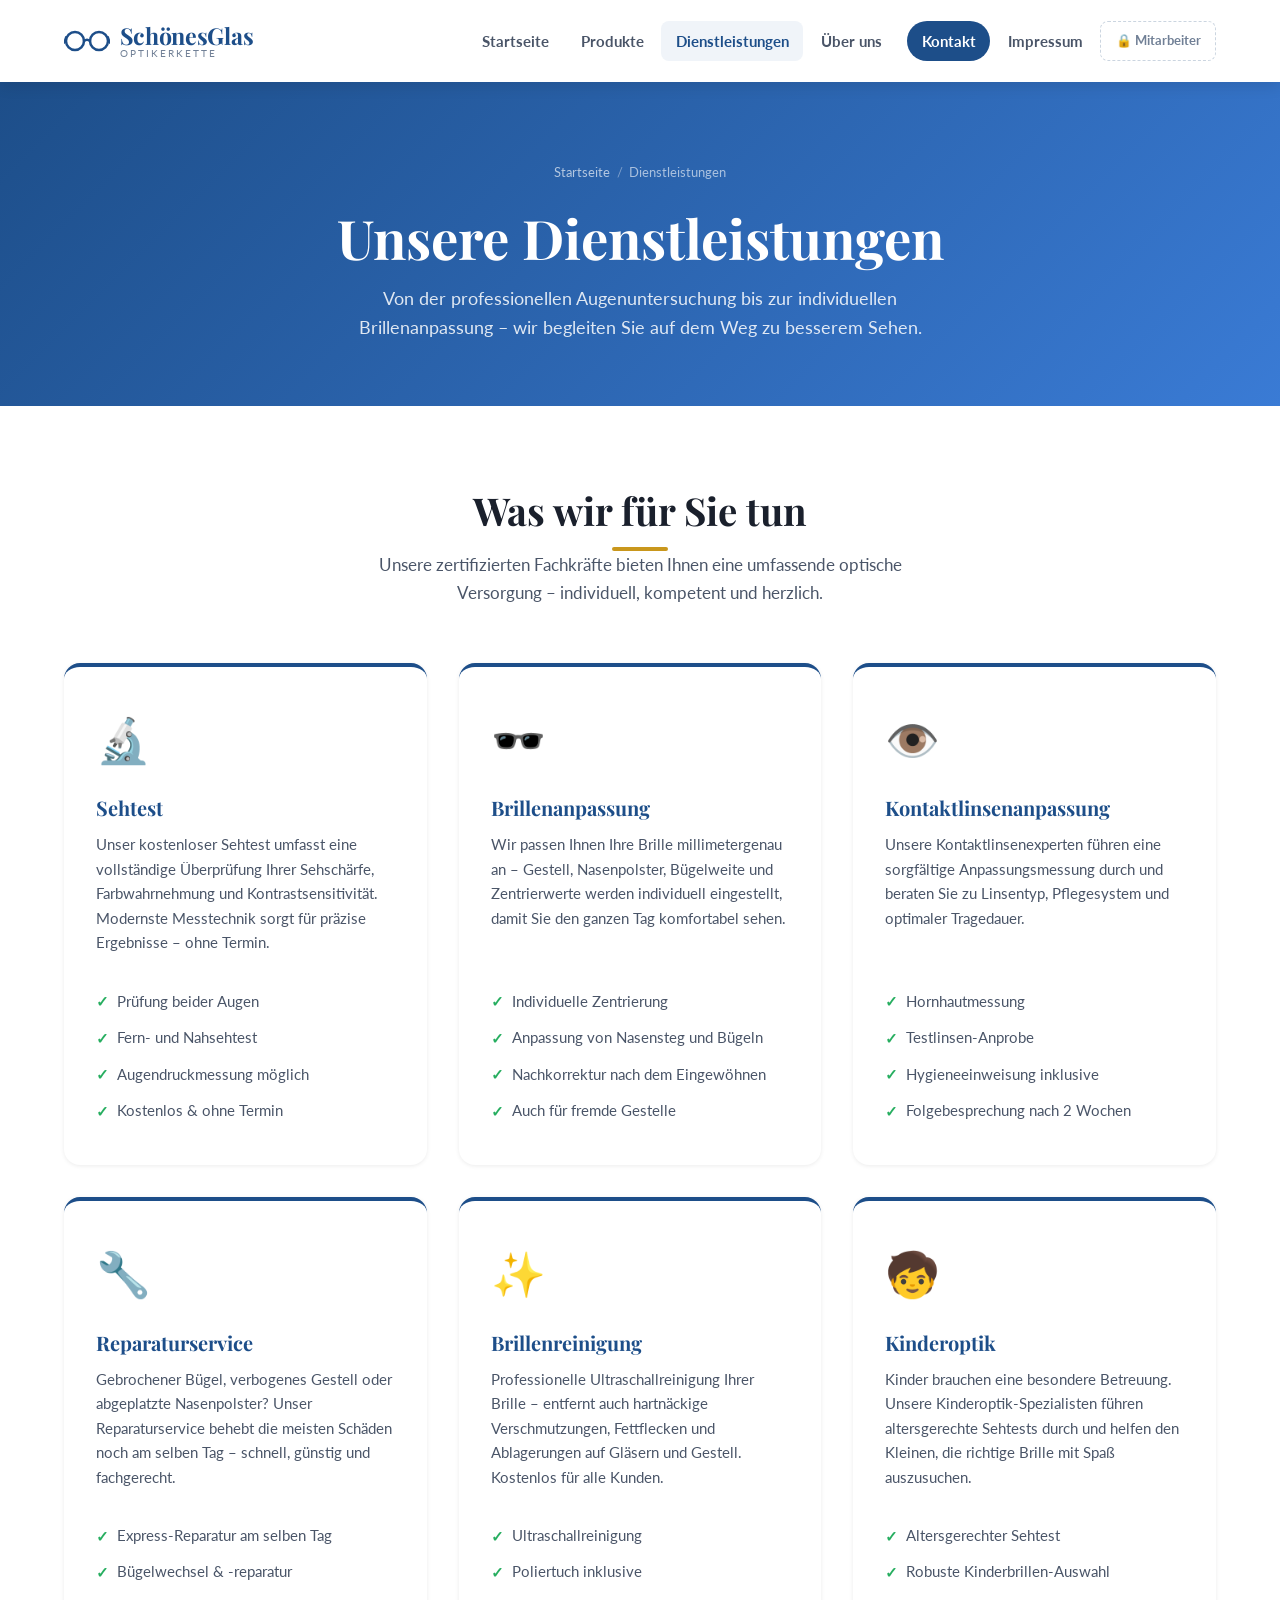
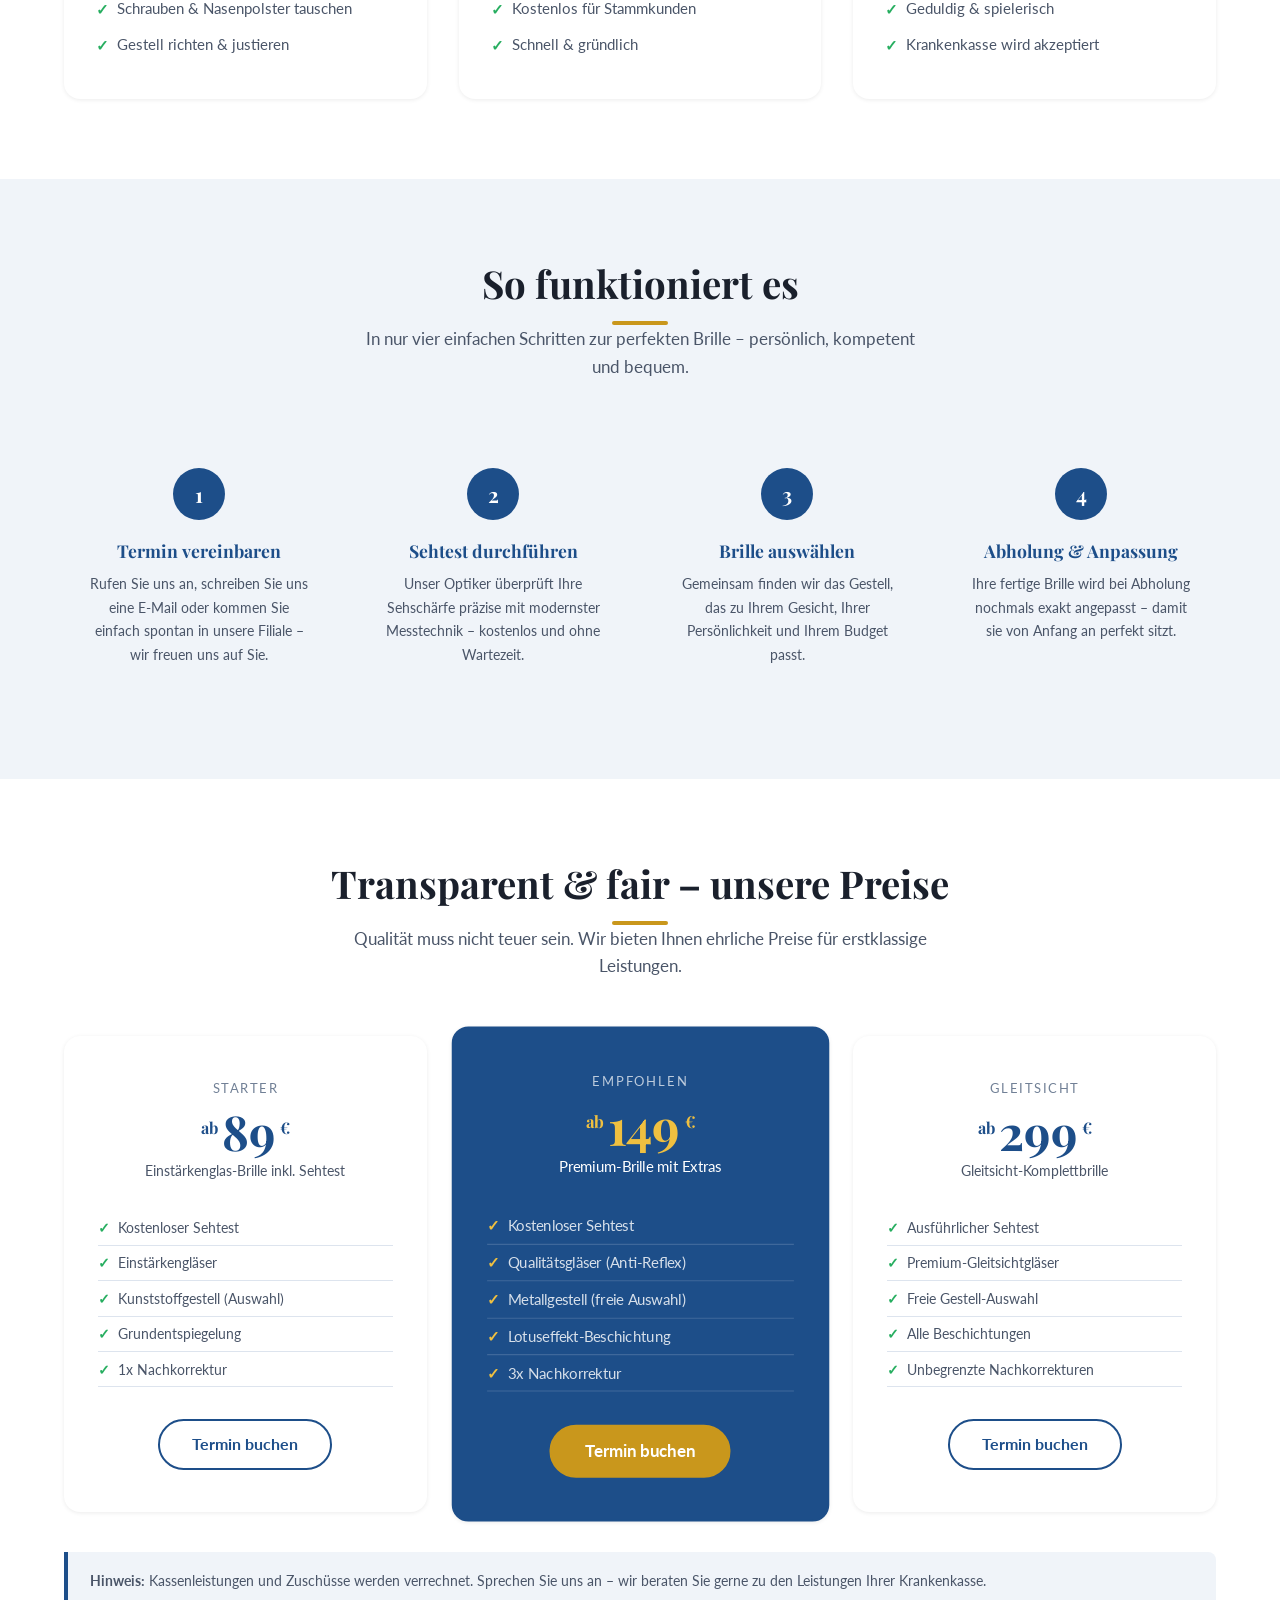
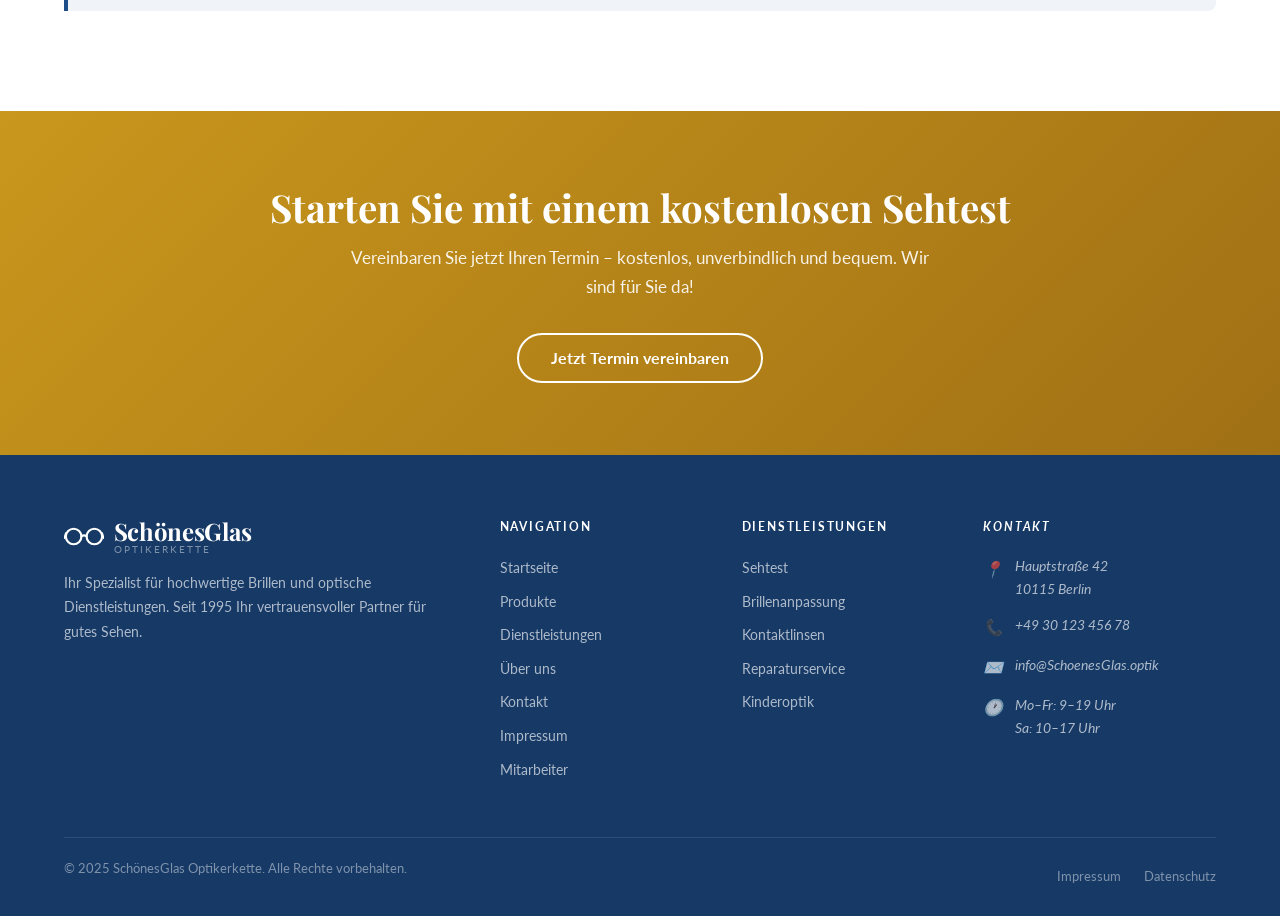
==== commit af82645d: "db connection , photos" ====
--- a/SchoenesGlas/dienstleistungen.html
+++ b/SchoenesGlas/dienstleistungen.html
@@ -37,6 +37,7 @@
         <a href="ueber-uns.html"         class="nav-link">Über uns</a>
         <a href="kontakt.html"           class="nav-link nav-cta">Kontakt</a>
         <a href="impressum.html"         class="nav-link">Impressum</a>
+        <a href="mitarbeiter-login.html" class="nav-link nav-link-staff">🔒 Mitarbeiter</a>
       </nav>
 
       <label for="nav-toggle" class="nav-toggle" aria-label="Navigation öffnen">
@@ -266,6 +267,7 @@
             <li><a href="ueber-uns.html">Über uns</a></li>
             <li><a href="kontakt.html">Kontakt</a></li>
             <li><a href="impressum.html">Impressum</a></li>
+            <li><a href="mitarbeiter-login.html">Mitarbeiter</a></li>
           </ul>
         </nav>
         <div class="footer-col">
--- a/SchoenesGlas/css/style.css
+++ b/SchoenesGlas/css/style.css
@@ -1029,6 +1029,122 @@
 }
 
 /* ============================================================
+   STAFF NAV LINK
+   ============================================================ */
+.nav-link-staff {
+  font-size: 0.80rem;
+  color: var(--color-text-light) !important;
+  border: 1px dashed var(--color-border);
+}
+.nav-link-staff:hover,
+.nav-link-staff.active {
+  color: var(--color-primary) !important;
+  background: var(--color-bg-light);
+  border-color: var(--color-primary);
+}
+
+/* ============================================================
+   HERO VISUAL – PHOTO VERSION
+   ============================================================ */
+.hero-visual-photo {
+  position: absolute;
+  right: 6%;
+  top: 50%;
+  transform: translateY(-50%);
+  width: 400px;
+  height: 370px;
+  border-radius: var(--radius-lg);
+  overflow: hidden;
+  box-shadow: 0 24px 64px rgba(0,0,0,0.35);
+  opacity: 0.92;
+}
+.hero-visual-photo img {
+  width: 100%;
+  height: 100%;
+  object-fit: cover;
+  display: block;
+}
+@media (max-width: 1000px) { .hero-visual-photo { width: 280px; height: 270px; right: 2%; } }
+@media (max-width: 768px)  { .hero-visual-photo { display: none; } }
+
+/* ============================================================
+   CARD IMAGE – PHOTO SUPPORT
+   ============================================================ */
+.card-image { background-color: var(--color-primary-dark); } /* extra fallback */
+
+/* ============================================================
+   WORKER LOGIN PAGE
+   ============================================================ */
+.login-page {
+  min-height: calc(100vh - var(--header-height));
+  display: flex;
+  align-items: center;
+  justify-content: center;
+  background: var(--color-bg-light);
+  padding: 3rem 1.5rem;
+}
+.login-card {
+  background: white;
+  border-radius: var(--radius-lg);
+  box-shadow: var(--shadow-lg);
+  padding: 3rem 2.5rem;
+  width: 100%;
+  max-width: 460px;
+}
+.login-card-header {
+  text-align: center;
+  margin-bottom: 2.25rem;
+}
+.login-card-header .logo { justify-content: center; margin-bottom: 1rem; }
+.login-badge {
+  display: inline-block;
+  background: var(--color-primary);
+  color: white;
+  font-size: 0.7rem;
+  font-weight: 700;
+  letter-spacing: 2px;
+  text-transform: uppercase;
+  padding: 0.3rem 1rem;
+  border-radius: var(--radius-full);
+  margin-bottom: 1.25rem;
+}
+.login-card-header h2 {
+  font-size: 1.55rem;
+  color: var(--color-primary);
+  margin-bottom: 0.4rem;
+}
+.login-card-header p {
+  color: var(--color-text-medium);
+  font-size: 0.9rem;
+}
+.login-divider {
+  display: flex;
+  align-items: center;
+  gap: 1rem;
+  margin: 1.5rem 0;
+  color: var(--color-text-light);
+  font-size: 0.8rem;
+}
+.login-divider::before,
+.login-divider::after {
+  content: '';
+  flex: 1;
+  height: 1px;
+  background: var(--color-border);
+}
+.login-footer {
+  margin-top: 1.75rem;
+  padding-top: 1.25rem;
+  border-top: 1px solid var(--color-border);
+  text-align: center;
+  font-size: 0.82rem;
+  color: var(--color-text-light);
+}
+.login-footer a { color: var(--color-primary); }
+.login-footer p + p { margin-top: 0.45rem; }
+.btn-login { width: 100%; padding: 0.95rem; font-size: 1rem; }
+
+/* ============================================================
    PRINT
    ============================================================ */
 @media print {
